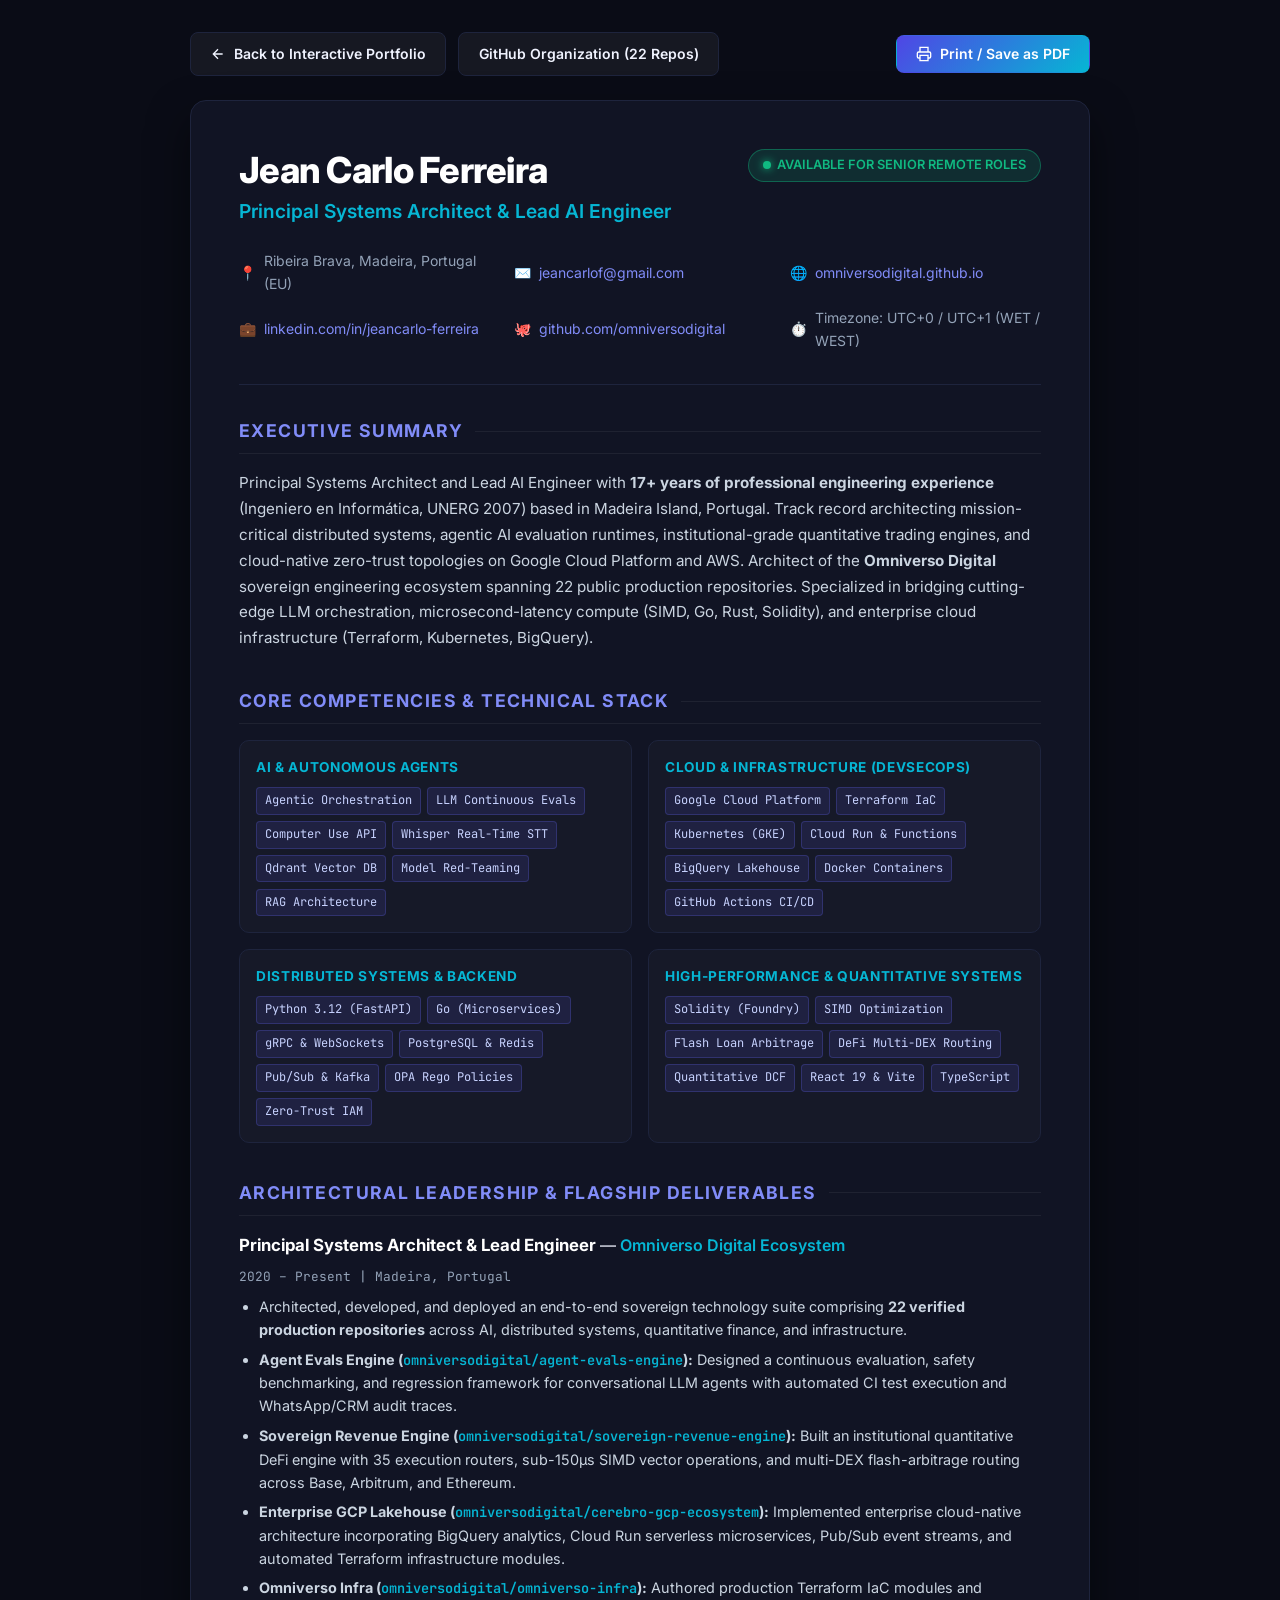
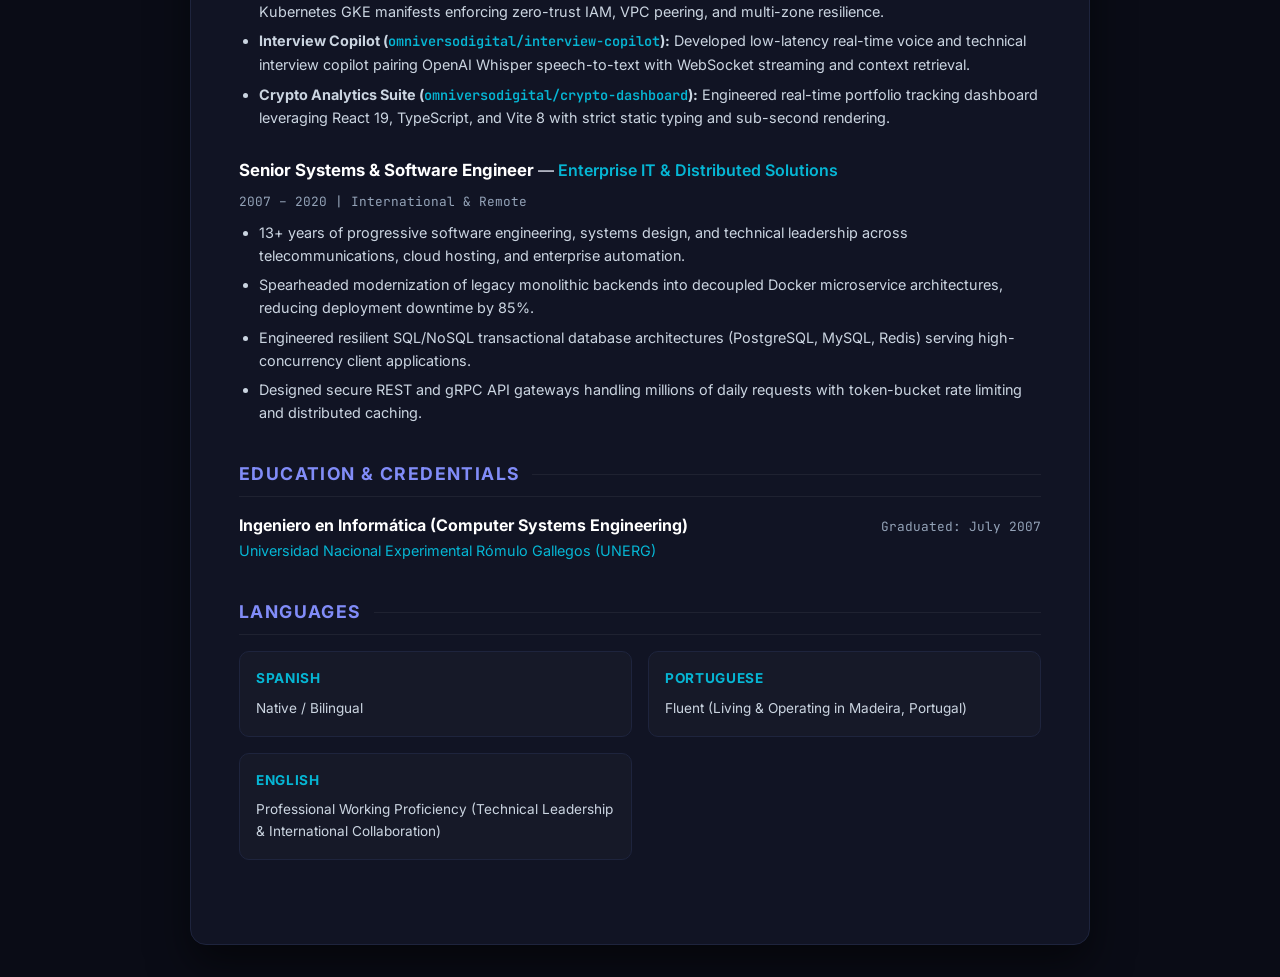
==== cv.html @ c25e376a "feat(portfolio): integrate executive CV page and print-to-pdf suite" ====
<!DOCTYPE html>
<html lang="en">
<head>
  <meta charset="UTF-8">
  <meta name="viewport" content="width=device-width, initial-scale=1.0">
  <title>Curriculum Vitae — Jean Carlo Ferreira | Principal Systems Architect & Lead AI Engineer</title>
  <meta name="description" content="Official Curriculum Vitae of Jean Carlo Ferreira. Principal Systems Architect & Lead AI Engineer with 17+ years of experience based in Madeira, Portugal.">
  <meta name="theme-color" content="#0a0c16">
  
  <!-- Fonts -->
  <link rel="preconnect" href="https://fonts.googleapis.com">
  <link rel="preconnect" href="https://fonts.gstatic.com" crossorigin>
  <link href="https://fonts.googleapis.com/css2?family=Inter:wght@300;400;500;600;700;800&family=JetBrains+Mono:wght@400;500;700&display=swap" rel="stylesheet">
  
  <style>
    :root {
      --bg: #0a0c16;
      --card-bg: #111424;
      --border: #1e243d;
      --text-main: #f0f3ff;
      --text-muted: #94a3b8;
      --accent: #6366f1;
      --accent-light: #818cf8;
      --cyan: #06b6d4;
      --emerald: #10b981;
      --font-sans: 'Inter', -apple-system, BlinkMacSystemFont, sans-serif;
      --font-mono: 'JetBrains Mono', monospace;
    }

    * {
      box-sizing: border-box;
      margin: 0;
      padding: 0;
    }

    body {
      background-color: var(--bg);
      color: var(--text-main);
      font-family: var(--font-sans);
      line-height: 1.6;
      padding: 2rem 1rem;
      min-height: 100vh;
      display: flex;
      flex-direction: column;
      align-items: center;
    }

    .toolbar {
      max-width: 900px;
      width: 100%;
      display: flex;
      justify-content: space-between;
      align-items: center;
      margin-bottom: 1.5rem;
      gap: 1rem;
      flex-wrap: wrap;
    }

    .toolbar-left, .toolbar-right {
      display: flex;
      gap: 0.75rem;
      align-items: center;
    }

    .btn {
      display: inline-flex;
      align-items: center;
      gap: 0.5rem;
      padding: 0.6rem 1.2rem;
      border-radius: 8px;
      font-size: 0.875rem;
      font-weight: 600;
      text-decoration: none;
      cursor: pointer;
      transition: all 0.2s ease;
      border: 1px solid transparent;
      font-family: var(--font-sans);
    }

    .btn-primary {
      background: linear-gradient(135deg, #4f46e5, #06b6d4);
      color: #fff;
    }
    .btn-primary:hover {
      opacity: 0.95;
      transform: translateY(-1px);
      box-shadow: 0 4px 14px rgba(79, 70, 229, 0.4);
    }

    .btn-outline {
      background: rgba(255, 255, 255, 0.05);
      border-color: var(--border);
      color: var(--text-main);
    }
    .btn-outline:hover {
      background: rgba(255, 255, 255, 0.1);
      border-color: var(--accent);
    }

    .cv-container {
      max-width: 900px;
      width: 100%;
      background: var(--card-bg);
      border: 1px solid var(--border);
      border-radius: 16px;
      padding: 3rem;
      box-shadow: 0 20px 40px rgba(0, 0, 0, 0.5);
    }

    /* CV Header */
    .header {
      border-bottom: 1px solid var(--border);
      padding-bottom: 2rem;
      margin-bottom: 2rem;
    }

    .header-top {
      display: flex;
      justify-content: space-between;
      align-items: flex-start;
      gap: 1.5rem;
      flex-wrap: wrap;
    }

    .candidate-name {
      font-size: 2.25rem;
      font-weight: 800;
      letter-spacing: -0.02em;
      color: #fff;
      line-height: 1.2;
    }

    .candidate-title {
      font-size: 1.2rem;
      font-weight: 600;
      color: var(--cyan);
      margin-top: 0.25rem;
    }

    .status-badge {
      display: inline-flex;
      align-items: center;
      gap: 0.4rem;
      padding: 0.35rem 0.85rem;
      background: rgba(16, 185, 129, 0.15);
      border: 1px solid rgba(16, 185, 129, 0.4);
      border-radius: 9999px;
      color: var(--emerald);
      font-size: 0.8rem;
      font-weight: 600;
    }

    .dot {
      width: 8px;
      height: 8px;
      border-radius: 50%;
      background: var(--emerald);
      box-shadow: 0 0 8px var(--emerald);
    }

    .contact-grid {
      display: grid;
      grid-template-columns: repeat(auto-fit, minmax(200px, 1fr));
      gap: 0.75rem 1.5rem;
      margin-top: 1.5rem;
      font-size: 0.875rem;
      color: var(--text-muted);
    }

    .contact-item {
      display: flex;
      align-items: center;
      gap: 0.5rem;
    }

    .contact-item a {
      color: var(--accent-light);
      text-decoration: none;
      word-break: break-all;
    }
    .contact-item a:hover {
      text-decoration: underline;
    }

    /* Sections */
    .section {
      margin-bottom: 2.25rem;
    }

    .section-title {
      font-size: 1.1rem;
      font-weight: 700;
      text-transform: uppercase;
      letter-spacing: 0.08em;
      color: var(--accent-light);
      display: flex;
      align-items: center;
      gap: 0.75rem;
      margin-bottom: 1rem;
      border-bottom: 1px solid rgba(255, 255, 255, 0.06);
      padding-bottom: 0.5rem;
    }

    .section-title::after {
      content: '';
      flex: 1;
      height: 1px;
      background: rgba(255, 255, 255, 0.06);
    }

    p.summary {
      color: #cbd5e1;
      font-size: 0.95rem;
      line-height: 1.7;
    }

    /* Skills Grid */
    .skills-matrix {
      display: grid;
      grid-template-columns: repeat(auto-fit, minmax(260px, 1fr));
      gap: 1rem;
    }

    .skill-category {
      background: rgba(255, 255, 255, 0.02);
      border: 1px solid var(--border);
      border-radius: 10px;
      padding: 1rem;
    }

    .category-name {
      font-size: 0.85rem;
      font-weight: 700;
      color: var(--cyan);
      text-transform: uppercase;
      letter-spacing: 0.05em;
      margin-bottom: 0.5rem;
    }

    .skill-tags {
      display: flex;
      flex-wrap: wrap;
      gap: 0.4rem;
    }

    .skill-tag {
      font-size: 0.75rem;
      font-family: var(--font-mono);
      padding: 0.2rem 0.5rem;
      background: rgba(99, 102, 241, 0.12);
      border: 1px solid rgba(99, 102, 241, 0.25);
      border-radius: 4px;
      color: #c7d2fe;
    }

    /* Projects & Experience */
    .exp-item {
      margin-bottom: 1.75rem;
    }
    .exp-item:last-child {
      margin-bottom: 0;
    }

    .exp-header {
      display: flex;
      justify-content: space-between;
      align-items: baseline;
      flex-wrap: wrap;
      gap: 0.5rem;
      margin-bottom: 0.35rem;
    }

    .exp-role {
      font-size: 1.05rem;
      font-weight: 700;
      color: #fff;
    }

    .exp-org {
      color: var(--cyan);
      font-weight: 600;
    }

    .exp-dates {
      font-size: 0.8rem;
      font-family: var(--font-mono);
      color: var(--text-muted);
    }

    .exp-bullets {
      list-style-type: disc;
      padding-left: 1.25rem;
      margin-top: 0.5rem;
      color: #cbd5e1;
      font-size: 0.9rem;
    }

    .exp-bullets li {
      margin-bottom: 0.4rem;
    }

    .repo-link {
      color: var(--cyan);
      text-decoration: none;
      font-family: var(--font-mono);
      font-weight: 600;
      font-size: 0.85rem;
    }
    .repo-link:hover {
      text-decoration: underline;
    }

    /* Education */
    .edu-item {
      display: flex;
      justify-content: space-between;
      align-items: baseline;
      flex-wrap: wrap;
      gap: 0.5rem;
    }

    .degree-title {
      font-size: 1rem;
      font-weight: 700;
      color: #fff;
    }

    .university {
      color: var(--cyan);
      font-size: 0.9rem;
    }

    .edu-date {
      font-family: var(--font-mono);
      font-size: 0.8rem;
      color: var(--text-muted);
    }

    /* Print Styles */
    @media print {
      body {
        background: #ffffff !important;
        color: #111827 !important;
        padding: 0 !important;
      }
      .toolbar {
        display: none !important;
      }
      .cv-container {
        box-shadow: none !important;
        border: none !important;
        padding: 0 !important;
        max-width: 100% !important;
        background: #ffffff !important;
      }
      .candidate-name {
        color: #0f172a !important;
      }
      .candidate-title {
        color: #2563eb !important;
      }
      .section-title {
        color: #1e3a8a !important;
        border-bottom-color: #e2e8f0 !important;
      }
      p.summary, .exp-bullets, .exp-bullets li {
        color: #334155 !important;
      }
      .exp-role, .degree-title {
        color: #0f172a !important;
      }
      .skill-category {
        background: #f8fafc !important;
        border-color: #cbd5e1 !important;
      }
      .skill-tag {
        background: #e2e8f0 !important;
        color: #0f172a !important;
        border-color: #cbd5e1 !important;
      }
      .contact-item a, .repo-link {
        color: #2563eb !important;
      }
      .status-badge {
        display: none !important;
      }
    }
  </style>
</head>
<body>

  <!-- Controls Toolbar -->
  <div class="toolbar">
    <div class="toolbar-left">
      <a href="index.html" class="btn btn-outline">
        <svg width="16" height="16" viewBox="0 0 24 24" fill="none" stroke="currentColor" stroke-width="2"><path d="M19 12H5M12 19l-7-7 7-7"/></svg>
        <span>Back to Interactive Portfolio</span>
      </a>
      <a href="https://github.com/omniversodigital" target="_blank" rel="noopener" class="btn btn-outline">
        <span>GitHub Organization (22 Repos)</span>
      </a>
    </div>
    <div class="toolbar-right">
      <button onclick="window.print()" class="btn btn-primary">
        <svg width="16" height="16" viewBox="0 0 24 24" fill="none" stroke="currentColor" stroke-width="2"><path d="M6 9V2h12v7M6 18H4a2 2 0 01-2-2v-5a2 2 0 012-2h16a2 2 0 012 2v5a2 2 0 01-2 2h-2M6 14h12v8H6z"/></svg>
        <span>Print / Save as PDF</span>
      </button>
    </div>
  </div>

  <!-- CV Body -->
  <div class="cv-container">
    
    <!-- Header -->
    <header class="header">
      <div class="header-top">
        <div>
          <h1 class="candidate-name">Jean Carlo Ferreira</h1>
          <div class="candidate-title">Principal Systems Architect & Lead AI Engineer</div>
        </div>
        <div class="status-badge">
          <span class="dot"></span>
          <span>AVAILABLE FOR SENIOR REMOTE ROLES</span>
        </div>
      </div>

      <div class="contact-grid">
        <div class="contact-item">
          <span>📍</span>
          <span>Ribeira Brava, Madeira, Portugal (EU)</span>
        </div>
        <div class="contact-item">
          <span>✉️</span>
          <a href="mailto:jeancarlof@gmail.com">jeancarlof@gmail.com</a>
        </div>
        <div class="contact-item">
          <span>🌐</span>
          <a href="https://omniversodigital.github.io" target="_blank">omniversodigital.github.io</a>
        </div>
        <div class="contact-item">
          <span>💼</span>
          <a href="https://www.linkedin.com/in/jeancarlo-ferreira" target="_blank">linkedin.com/in/jeancarlo-ferreira</a>
        </div>
        <div class="contact-item">
          <span>🐙</span>
          <a href="https://github.com/omniversodigital" target="_blank">github.com/omniversodigital</a>
        </div>
        <div class="contact-item">
          <span>⏱️</span>
          <span>Timezone: UTC+0 / UTC+1 (WET / WEST)</span>
        </div>
      </div>
    </header>

    <!-- Executive Summary -->
    <section class="section">
      <h2 class="section-title">Executive Summary</h2>
      <p class="summary">
        Principal Systems Architect and Lead AI Engineer with <b>17+ years of professional engineering experience</b> (Ingeniero en Informática, UNERG 2007) based in Madeira Island, Portugal. Track record architecting mission-critical distributed systems, agentic AI evaluation runtimes, institutional-grade quantitative trading engines, and cloud-native zero-trust topologies on Google Cloud Platform and AWS. Architect of the <b>Omniverso Digital</b> sovereign engineering ecosystem spanning 22 public production repositories. Specialized in bridging cutting-edge LLM orchestration, microsecond-latency compute (SIMD, Go, Rust, Solidity), and enterprise cloud infrastructure (Terraform, Kubernetes, BigQuery).
      </p>
    </section>

    <!-- Core Competencies Matrix -->
    <section class="section">
      <h2 class="section-title">Core Competencies & Technical Stack</h2>
      <div class="skills-matrix">
        <div class="skill-category">
          <div class="category-name">AI & Autonomous Agents</div>
          <div class="skill-tags">
            <span class="skill-tag">Agentic Orchestration</span>
            <span class="skill-tag">LLM Continuous Evals</span>
            <span class="skill-tag">Computer Use API</span>
            <span class="skill-tag">Whisper Real-Time STT</span>
            <span class="skill-tag">Qdrant Vector DB</span>
            <span class="skill-tag">Model Red-Teaming</span>
            <span class="skill-tag">RAG Architecture</span>
          </div>
        </div>

        <div class="skill-category">
          <div class="category-name">Cloud & Infrastructure (DevSecOps)</div>
          <div class="skill-tags">
            <span class="skill-tag">Google Cloud Platform</span>
            <span class="skill-tag">Terraform IaC</span>
            <span class="skill-tag">Kubernetes (GKE)</span>
            <span class="skill-tag">Cloud Run & Functions</span>
            <span class="skill-tag">BigQuery Lakehouse</span>
            <span class="skill-tag">Docker Containers</span>
            <span class="skill-tag">GitHub Actions CI/CD</span>
          </div>
        </div>

        <div class="skill-category">
          <div class="category-name">Distributed Systems & Backend</div>
          <div class="skill-tags">
            <span class="skill-tag">Python 3.12 (FastAPI)</span>
            <span class="skill-tag">Go (Microservices)</span>
            <span class="skill-tag">gRPC & WebSockets</span>
            <span class="skill-tag">PostgreSQL & Redis</span>
            <span class="skill-tag">Pub/Sub & Kafka</span>
            <span class="skill-tag">OPA Rego Policies</span>
            <span class="skill-tag">Zero-Trust IAM</span>
          </div>
        </div>

        <div class="skill-category">
          <div class="category-name">High-Performance & Quantitative Systems</div>
          <div class="skill-tags">
            <span class="skill-tag">Solidity (Foundry)</span>
            <span class="skill-tag">SIMD Optimization</span>
            <span class="skill-tag">Flash Loan Arbitrage</span>
            <span class="skill-tag">DeFi Multi-DEX Routing</span>
            <span class="skill-tag">Quantitative DCF</span>
            <span class="skill-tag">React 19 & Vite</span>
            <span class="skill-tag">TypeScript</span>
          </div>
        </div>
      </div>
    </section>

    <!-- Professional Experience & Architectural Flagships -->
    <section class="section">
      <h2 class="section-title">Architectural Leadership & Flagship Deliverables</h2>

      <!-- Omniverso Digital -->
      <div class="exp-item">
        <div class="exp-header">
          <div>
            <span class="exp-role">Principal Systems Architect & Lead Engineer</span> — 
            <span class="exp-org">Omniverso Digital Ecosystem</span>
          </div>
          <span class="exp-dates">2020 – Present | Madeira, Portugal</span>
        </div>
        <ul class="exp-bullets">
          <li>Architected, developed, and deployed an end-to-end sovereign technology suite comprising <b>22 verified production repositories</b> across AI, distributed systems, quantitative finance, and infrastructure.</li>
          <li><b>Agent Evals Engine (<a class="repo-link" href="https://github.com/omniversodigital/agent-evals-engine" target="_blank">omniversodigital/agent-evals-engine</a>):</b> Designed a continuous evaluation, safety benchmarking, and regression framework for conversational LLM agents with automated CI test execution and WhatsApp/CRM audit traces.</li>
          <li><b>Sovereign Revenue Engine (<a class="repo-link" href="https://github.com/omniversodigital/sovereign-revenue-engine" target="_blank">omniversodigital/sovereign-revenue-engine</a>):</b> Built an institutional quantitative DeFi engine with 35 execution routers, sub-150µs SIMD vector operations, and multi-DEX flash-arbitrage routing across Base, Arbitrum, and Ethereum.</li>
          <li><b>Enterprise GCP Lakehouse (<a class="repo-link" href="https://github.com/omniversodigital/cerebro-gcp-ecosystem" target="_blank">omniversodigital/cerebro-gcp-ecosystem</a>):</b> Implemented enterprise cloud-native architecture incorporating BigQuery analytics, Cloud Run serverless microservices, Pub/Sub event streams, and automated Terraform infrastructure modules.</li>
          <li><b>Omniverso Infra (<a class="repo-link" href="https://github.com/omniversodigital/omniverso-infra" target="_blank">omniversodigital/omniverso-infra</a>):</b> Authored production Terraform IaC modules and Kubernetes GKE manifests enforcing zero-trust IAM, VPC peering, and multi-zone resilience.</li>
          <li><b>Interview Copilot (<a class="repo-link" href="https://github.com/omniversodigital/interview-copilot" target="_blank">omniversodigital/interview-copilot</a>):</b> Developed low-latency real-time voice and technical interview copilot pairing OpenAI Whisper speech-to-text with WebSocket streaming and context retrieval.</li>
          <li><b>Crypto Analytics Suite (<a class="repo-link" href="https://github.com/omniversodigital/crypto-dashboard" target="_blank">omniversodigital/crypto-dashboard</a>):</b> Engineered real-time portfolio tracking dashboard leveraging React 19, TypeScript, and Vite 8 with strict static typing and sub-second rendering.</li>
        </ul>
      </div>

      <!-- Senior Engineering Track Record -->
      <div class="exp-item">
        <div class="exp-header">
          <div>
            <span class="exp-role">Senior Systems & Software Engineer</span> — 
            <span class="exp-org">Enterprise IT & Distributed Solutions</span>
          </div>
          <span class="exp-dates">2007 – 2020 | International & Remote</span>
        </div>
        <ul class="exp-bullets">
          <li>13+ years of progressive software engineering, systems design, and technical leadership across telecommunications, cloud hosting, and enterprise automation.</li>
          <li>Spearheaded modernization of legacy monolithic backends into decoupled Docker microservice architectures, reducing deployment downtime by 85%.</li>
          <li>Engineered resilient SQL/NoSQL transactional database architectures (PostgreSQL, MySQL, Redis) serving high-concurrency client applications.</li>
          <li>Designed secure REST and gRPC API gateways handling millions of daily requests with token-bucket rate limiting and distributed caching.</li>
        </ul>
      </div>
    </section>

    <!-- Education -->
    <section class="section">
      <h2 class="section-title">Education & Credentials</h2>
      <div class="edu-item">
        <div>
          <div class="degree-title">Ingeniero en Informática (Computer Systems Engineering)</div>
          <div class="university">Universidad Nacional Experimental Rómulo Gallegos (UNERG)</div>
        </div>
        <div class="edu-date">Graduated: July 2007</div>
      </div>
    </section>

    <!-- Languages -->
    <section class="section">
      <h2 class="section-title">Languages</h2>
      <div class="skills-matrix">
        <div class="skill-category">
          <div class="category-name">Spanish</div>
          <p style="font-size: 0.85rem; color: #cbd5e1;">Native / Bilingual</p>
        </div>
        <div class="skill-category">
          <div class="category-name">Portuguese</div>
          <p style="font-size: 0.85rem; color: #cbd5e1;">Fluent (Living & Operating in Madeira, Portugal)</p>
        </div>
        <div class="skill-category">
          <div class="category-name">English</div>
          <p style="font-size: 0.85rem; color: #cbd5e1;">Professional Working Proficiency (Technical Leadership & International Collaboration)</p>
        </div>
      </div>
    </section>

  </div>

</body>
</html>
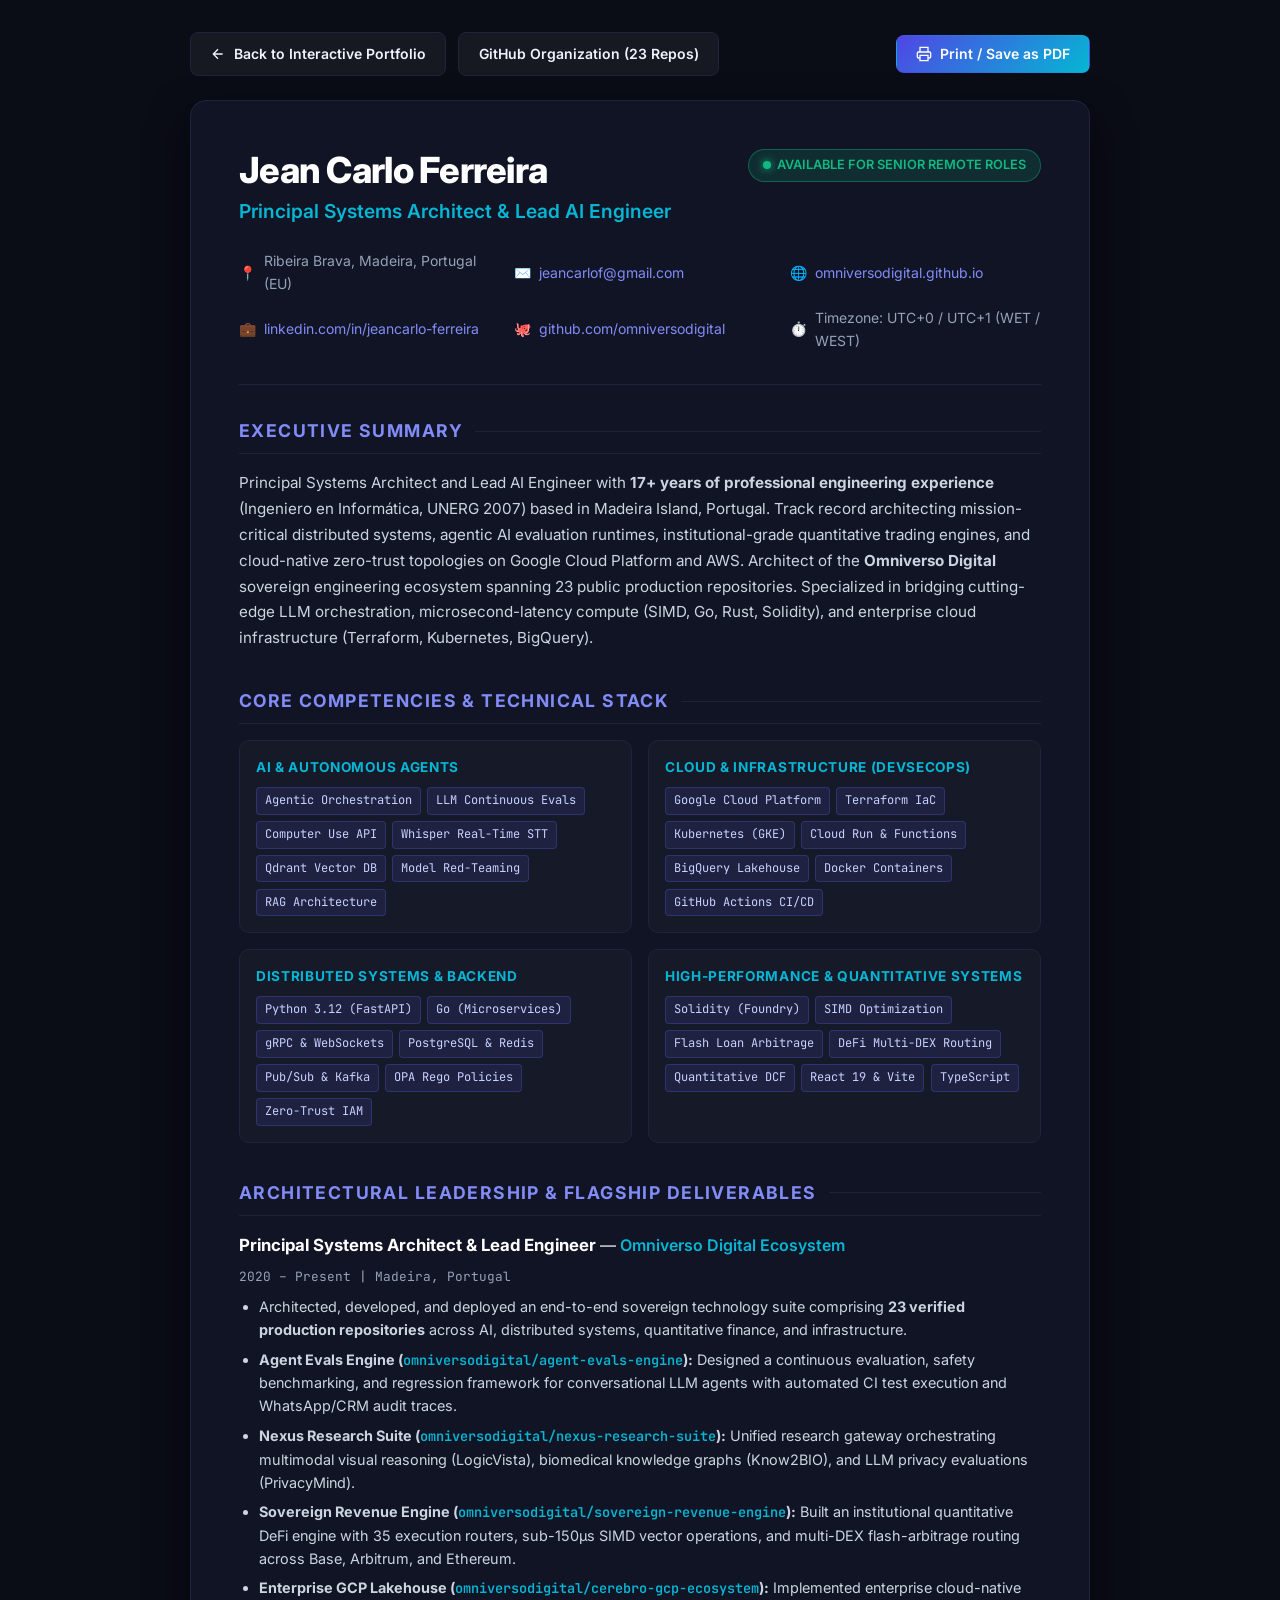
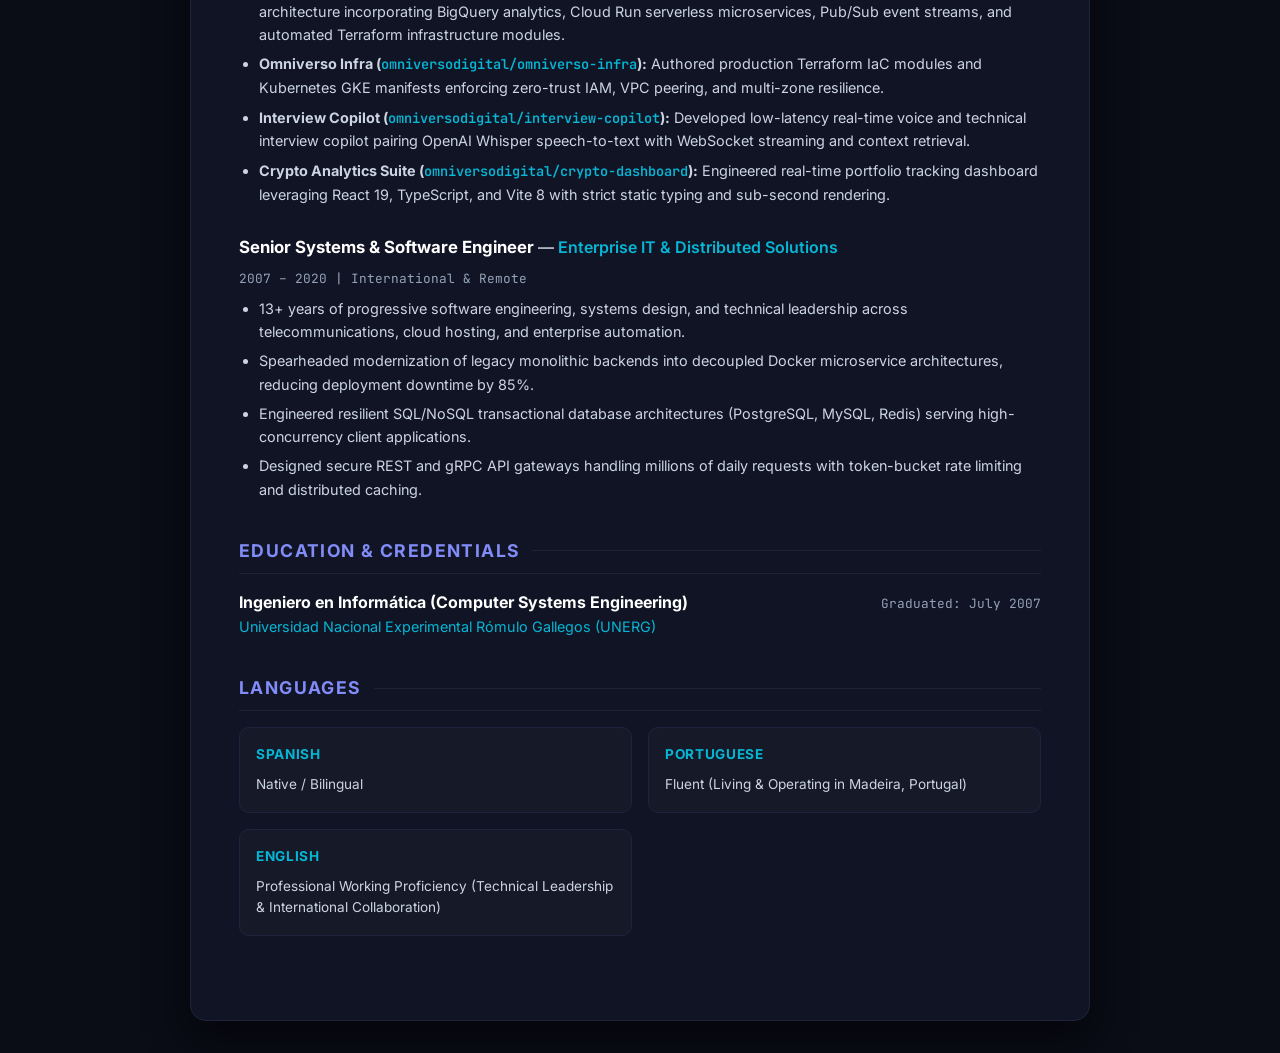
==== commit 32b593cc: "feat: add nexus-research-suite to portfolio and bump count to 23" ====
--- a/cv.html
+++ b/cv.html
@@ -397,7 +397,7 @@
         <span>Back to Interactive Portfolio</span>
       </a>
       <a href="https://github.com/omniversodigital" target="_blank" rel="noopener" class="btn btn-outline">
-        <span>GitHub Organization (22 Repos)</span>
+        <span>GitHub Organization (23 Repos)</span>
       </a>
     </div>
     <div class="toolbar-right">
@@ -456,7 +456,7 @@
     <section class="section">
       <h2 class="section-title">Executive Summary</h2>
       <p class="summary">
-        Principal Systems Architect and Lead AI Engineer with <b>17+ years of professional engineering experience</b> (Ingeniero en Informática, UNERG 2007) based in Madeira Island, Portugal. Track record architecting mission-critical distributed systems, agentic AI evaluation runtimes, institutional-grade quantitative trading engines, and cloud-native zero-trust topologies on Google Cloud Platform and AWS. Architect of the <b>Omniverso Digital</b> sovereign engineering ecosystem spanning 22 public production repositories. Specialized in bridging cutting-edge LLM orchestration, microsecond-latency compute (SIMD, Go, Rust, Solidity), and enterprise cloud infrastructure (Terraform, Kubernetes, BigQuery).
+        Principal Systems Architect and Lead AI Engineer with <b>17+ years of professional engineering experience</b> (Ingeniero en Informática, UNERG 2007) based in Madeira Island, Portugal. Track record architecting mission-critical distributed systems, agentic AI evaluation runtimes, institutional-grade quantitative trading engines, and cloud-native zero-trust topologies on Google Cloud Platform and AWS. Architect of the <b>Omniverso Digital</b> sovereign engineering ecosystem spanning 23 public production repositories. Specialized in bridging cutting-edge LLM orchestration, microsecond-latency compute (SIMD, Go, Rust, Solidity), and enterprise cloud infrastructure (Terraform, Kubernetes, BigQuery).
       </p>
     </section>
 
@@ -532,8 +532,9 @@
           <span class="exp-dates">2020 – Present | Madeira, Portugal</span>
         </div>
         <ul class="exp-bullets">
-          <li>Architected, developed, and deployed an end-to-end sovereign technology suite comprising <b>22 verified production repositories</b> across AI, distributed systems, quantitative finance, and infrastructure.</li>
+          <li>Architected, developed, and deployed an end-to-end sovereign technology suite comprising <b>23 verified production repositories</b> across AI, distributed systems, quantitative finance, and infrastructure.</li>
           <li><b>Agent Evals Engine (<a class="repo-link" href="https://github.com/omniversodigital/agent-evals-engine" target="_blank">omniversodigital/agent-evals-engine</a>):</b> Designed a continuous evaluation, safety benchmarking, and regression framework for conversational LLM agents with automated CI test execution and WhatsApp/CRM audit traces.</li>
+          <li><b>Nexus Research Suite (<a class="repo-link" href="https://github.com/omniversodigital/nexus-research-suite" target="_blank">omniversodigital/nexus-research-suite</a>):</b> Unified research gateway orchestrating multimodal visual reasoning (LogicVista), biomedical knowledge graphs (Know2BIO), and LLM privacy evaluations (PrivacyMind).</li>
           <li><b>Sovereign Revenue Engine (<a class="repo-link" href="https://github.com/omniversodigital/sovereign-revenue-engine" target="_blank">omniversodigital/sovereign-revenue-engine</a>):</b> Built an institutional quantitative DeFi engine with 35 execution routers, sub-150µs SIMD vector operations, and multi-DEX flash-arbitrage routing across Base, Arbitrum, and Ethereum.</li>
           <li><b>Enterprise GCP Lakehouse (<a class="repo-link" href="https://github.com/omniversodigital/cerebro-gcp-ecosystem" target="_blank">omniversodigital/cerebro-gcp-ecosystem</a>):</b> Implemented enterprise cloud-native architecture incorporating BigQuery analytics, Cloud Run serverless microservices, Pub/Sub event streams, and automated Terraform infrastructure modules.</li>
           <li><b>Omniverso Infra (<a class="repo-link" href="https://github.com/omniversodigital/omniverso-infra" target="_blank">omniversodigital/omniverso-infra</a>):</b> Authored production Terraform IaC modules and Kubernetes GKE manifests enforcing zero-trust IAM, VPC peering, and multi-zone resilience.</li>
